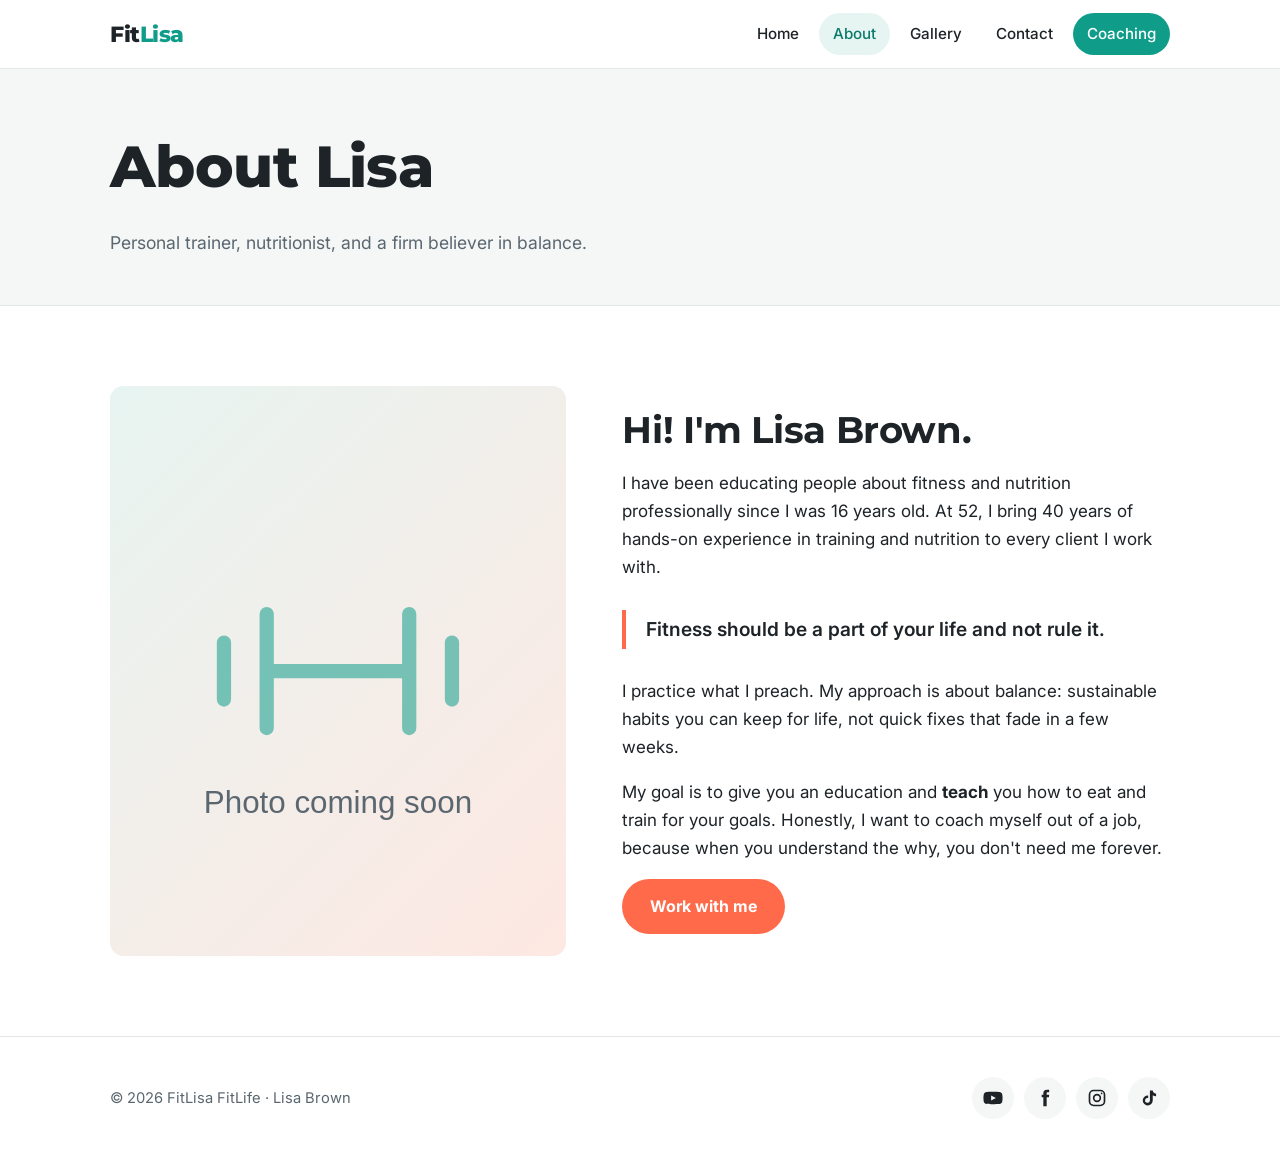
==== about.html @ 9e442962 "Initial FitLisa site: home, about, gallery, contact, coaching Co-Authored-By: Claude Opus 5.5 <norep" ====
<!doctype html>
<html lang="en">
<head>
  <meta charset="utf-8">
  <meta name="viewport" content="width=device-width, initial-scale=1">
  <title>About Lisa | FitLisa</title>
  <meta name="description" content="Lisa Brown: 40 years of fitness and nutrition experience and a philosophy built on balance.">
  <link rel="icon" href="images/favicon.svg" type="image/svg+xml">
  <link rel="preconnect" href="https://fonts.googleapis.com">
  <link rel="preconnect" href="https://fonts.gstatic.com" crossorigin>
  <link href="https://fonts.googleapis.com/css2?family=Inter:wght@400;500;600;700&family=Montserrat:wght@700;800&display=swap" rel="stylesheet">
  <link rel="stylesheet" href="styles.css">
</head>
<body>
  <header class="site-header">
    <nav class="wrap nav" aria-label="Main">
      <a class="logo" href="index.html">Fit<span>Lisa</span></a>
      <input type="checkbox" id="menu-toggle" class="menu-toggle">
      <label for="menu-toggle" class="menu-btn" aria-label="Open menu"><span></span></label>
      <ul class="nav-links">
        <li><a href="index.html">Home</a></li>
        <li><a href="about.html" aria-current="page">About</a></li>
        <li><a href="gallery.html">Gallery</a></li>
        <li><a href="contact.html">Contact</a></li>
        <li><a href="coaching.html" class="cta-link">Coaching</a></li>
      </ul>
    </nav>
  </header>

  <main>
    <section class="page-head">
      <div class="wrap">
        <h1>About Lisa</h1>
        <p>Personal trainer, nutritionist, and a firm believer in balance.</p>
      </div>
    </section>

    <section class="section">
      <div class="wrap split">
        <div class="photo-frame"><img src="images/placeholder.svg" alt="Photo of Lisa Brown (placeholder)"></div>
        <div>
          <h2>Hi! I'm Lisa Brown.</h2>
          <p>I have been educating people about fitness and nutrition professionally since I was 16 years old. At 52, I bring 40 years of hands-on experience in training and nutrition to every client I work with.</p>
          <blockquote>Fitness should be a part of your life and not rule it.</blockquote>
          <p>I practice what I preach. My approach is about balance: sustainable habits you can keep for life, not quick fixes that fade in a few weeks.</p>
          <p>My goal is to give you an education and <strong>teach</strong> you how to eat and train for your goals. Honestly, I want to coach myself out of a job, because when you understand the why, you don't need me forever.</p>
          <a class="btn" href="coaching.html">Work with me</a>
        </div>
      </div>
    </section>
  </main>

  <footer class="site-footer">
    <div class="wrap footer-inner">
      <div>&copy; <span id="year">2026</span> FitLisa FitLife &middot; Lisa Brown</div>
      <ul class="social">
        <li><a href="https://www.youtube.com/user/fitlisa" aria-label="YouTube" target="_blank" rel="noopener"><svg viewBox="0 0 24 24" fill="currentColor"><path fill-rule="evenodd" d="M23 7.2a3 3 0 0 0-2.1-2.1C19 4.6 12 4.6 12 4.6s-7 0-8.9.5A3 3 0 0 0 1 7.2 31 31 0 0 0 .5 12a31 31 0 0 0 .5 4.8 3 3 0 0 0 2.1 2.1c1.9.5 8.9.5 8.9.5s7 0 8.9-.5a3 3 0 0 0 2.1-2.1 31 31 0 0 0 .5-4.8 31 31 0 0 0-.5-4.8zM9.75 15.02V8.98L15.5 12z"/></svg></a></li>
        <li><a href="https://www.facebook.com/LisaBrown85" aria-label="Facebook" target="_blank" rel="noopener"><svg viewBox="0 0 24 24" fill="currentColor"><path d="M14 8V6.2c0-.8.2-1.2 1.4-1.2H17V2h-2.6C11.3 2 10 3.5 10 6v2H8v3h2v11h4V11h2.7l.3-3z"/></svg></a></li>
        <li><a href="https://www.instagram.com/fitlisa_fitlife/" aria-label="Instagram" target="_blank" rel="noopener"><svg viewBox="0 0 24 24" fill="none" stroke="currentColor" stroke-width="2"><rect x="3" y="3" width="18" height="18" rx="5"/><circle cx="12" cy="12" r="4"/><circle cx="17.5" cy="6.5" r="1" fill="currentColor" stroke="none"/></svg></a></li>
        <li><a href="https://vm.tiktok.com/XX4Xem/" aria-label="TikTok" target="_blank" rel="noopener"><svg viewBox="0 0 24 24" fill="currentColor"><path d="M16.5 3c.3 2.2 1.7 3.6 4 3.8v3.1c-1.5.1-2.8-.4-4-1.2v6.1A6 6 0 1 1 11 8.9v3.2a2.9 2.9 0 1 0 2.1 2.8V3z"/></svg></a></li>
      </ul>
    </div>
  </footer>
  <script>document.getElementById('year').textContent = new Date().getFullYear();</script>
</body>
</html>
---- styles.css ----
/* FitLisa — shared styles */
:root {
  --ink: #1d2327;
  --muted: #5b6770;
  --bg: #ffffff;
  --soft: #f4f7f6;
  --line: #e3e8e6;
  --brand: #0f9d8a;
  --brand-dark: #0b7a6b;
  --accent: #ff6b4a;
  --radius: 14px;
  --max: 1100px;
}

* { box-sizing: border-box; }
html { scroll-behavior: smooth; }
body {
  margin: 0;
  font-family: "Inter", system-ui, -apple-system, "Segoe UI", Roboto, sans-serif;
  color: var(--ink);
  background: var(--bg);
  line-height: 1.65;
  font-size: 17px;
}
img { max-width: 100%; display: block; }
a { color: var(--brand-dark); }
h1, h2, h3 {
  font-family: "Montserrat", "Inter", system-ui, sans-serif;
  line-height: 1.15;
  margin: 0 0 .5em;
  letter-spacing: -.01em;
}
h1 { font-size: clamp(2.1rem, 5vw, 3.6rem); font-weight: 800; }
h2 { font-size: clamp(1.6rem, 3.2vw, 2.3rem); font-weight: 700; }
h3 { font-size: 1.2rem; font-weight: 700; }
p { margin: 0 0 1em; }

.wrap { width: 100%; max-width: var(--max); margin: 0 auto; padding: 0 20px; }

/* Header / nav */
.site-header {
  position: sticky; top: 0; z-index: 10;
  background: rgba(255,255,255,.94);
  backdrop-filter: blur(8px);
  border-bottom: 1px solid var(--line);
}
.nav { display: flex; align-items: center; justify-content: space-between; height: 68px; }
.logo {
  font-family: "Montserrat", sans-serif; font-weight: 800; font-size: 1.4rem;
  color: var(--ink); text-decoration: none; letter-spacing: -.02em;
}
.logo span { color: var(--brand); }
.nav-links { display: flex; gap: 6px; list-style: none; margin: 0; padding: 0; }
.nav-links a {
  display: block; padding: 8px 14px; border-radius: 999px;
  color: var(--ink); text-decoration: none; font-weight: 500; font-size: .95rem;
}
.nav-links a:hover { background: var(--soft); }
.nav-links a[aria-current="page"] { color: var(--brand-dark); background: #e6f5f2; }
.nav-links .cta-link { background: var(--brand); color: #fff; }
.nav-links .cta-link:hover, .nav-links .cta-link[aria-current="page"] { background: var(--brand-dark); color: #fff; }

.menu-toggle { display: none; }
.menu-btn {
  display: none; cursor: pointer; padding: 10px; margin-right: -10px;
}
.menu-btn span, .menu-btn span::before, .menu-btn span::after {
  display: block; width: 24px; height: 2px; background: var(--ink); position: relative; content: "";
}
.menu-btn span::before { position: absolute; top: -7px; }
.menu-btn span::after { position: absolute; top: 7px; }

@media (max-width: 760px) {
  .menu-btn { display: block; }
  .nav-links {
    display: none; position: absolute; top: 68px; left: 0; right: 0;
    flex-direction: column; gap: 0; padding: 8px 12px 16px;
    background: #fff; border-bottom: 1px solid var(--line);
  }
  .nav-links a { padding: 12px 14px; border-radius: 10px; }
  .menu-toggle:checked ~ .nav-links { display: flex; }
}

/* Buttons */
.btn {
  display: inline-block; padding: 14px 28px; border-radius: 999px;
  background: var(--accent); color: #fff; text-decoration: none;
  font-weight: 700; border: 0; font-size: 1rem; cursor: pointer;
  font-family: inherit; transition: transform .15s, box-shadow .15s;
}
.btn:hover { transform: translateY(-2px); box-shadow: 0 8px 20px rgba(255,107,74,.3); }
.btn-outline { background: transparent; color: var(--ink); border: 2px solid var(--ink); }
.btn-outline:hover { box-shadow: none; background: var(--ink); color: #fff; }

/* Hero */
.hero {
  background:
    radial-gradient(circle at 85% 20%, rgba(15,157,138,.18), transparent 45%),
    radial-gradient(circle at 10% 90%, rgba(255,107,74,.14), transparent 40%),
    var(--soft);
  padding: 110px 0 120px;
}
.hero .eyebrow {
  text-transform: uppercase; letter-spacing: .14em; font-weight: 700;
  font-size: .8rem; color: var(--brand-dark); margin-bottom: 14px;
}
.hero p.lead { font-size: 1.2rem; color: var(--muted); max-width: 560px; margin-bottom: 32px; }
.hero .actions { display: flex; gap: 12px; flex-wrap: wrap; }

/* Page header (inner pages) */
.page-head { background: var(--soft); padding: 64px 0 48px; border-bottom: 1px solid var(--line); }
.page-head p { color: var(--muted); font-size: 1.1rem; max-width: 620px; margin: 0; }

/* Sections */
.section { padding: 80px 0; }
.section-alt { background: var(--soft); }
.grid-3 { display: grid; grid-template-columns: repeat(3, 1fr); gap: 24px; }
.card {
  background: #fff; border: 1px solid var(--line); border-radius: var(--radius);
  padding: 28px;
}
.card .icon {
  width: 46px; height: 46px; border-radius: 12px; display: grid; place-items: center;
  background: #e6f5f2; color: var(--brand-dark); margin-bottom: 16px;
}
.card p { color: var(--muted); margin: 0; }
@media (max-width: 860px) { .grid-3 { grid-template-columns: 1fr; } }

.split { display: grid; grid-template-columns: 1fr 1.2fr; gap: 56px; align-items: center; }
@media (max-width: 860px) { .split { grid-template-columns: 1fr; gap: 32px; } }
.photo-frame { border-radius: var(--radius); overflow: hidden; aspect-ratio: 4 / 5; background: var(--soft); }
.photo-frame img { width: 100%; height: 100%; object-fit: cover; }

blockquote {
  margin: 28px 0; padding: 4px 0 4px 20px; border-left: 4px solid var(--accent);
  font-size: 1.2rem; font-weight: 600;
}

.cta-band { background: var(--ink); color: #fff; text-align: center; padding: 72px 0; }
.cta-band p { color: #c9d1d6; max-width: 560px; margin: 0 auto 28px; }

/* Gallery */
.gallery { display: grid; grid-template-columns: repeat(auto-fill, minmax(240px, 1fr)); gap: 16px; }
.gallery figure { margin: 0; border-radius: var(--radius); overflow: hidden; aspect-ratio: 1; background: var(--soft); }
.gallery img { width: 100%; height: 100%; object-fit: cover; transition: transform .3s; }
.gallery figure:hover img { transform: scale(1.04); }

/* Forms */
.form { display: grid; gap: 18px; max-width: 620px; }
.form label { font-weight: 600; font-size: .95rem; display: grid; gap: 6px; }
.form input, .form textarea, .form select {
  font: inherit; padding: 12px 14px; border: 1px solid #cdd5d2; border-radius: 10px;
  background: #fff; color: var(--ink); width: 100%;
}
.form input:focus, .form textarea:focus, .form select:focus {
  outline: 2px solid var(--brand); outline-offset: 1px; border-color: var(--brand);
}
.form textarea { min-height: 160px; resize: vertical; }
.form .btn { justify-self: start; }

/* Footer */
.site-footer { border-top: 1px solid var(--line); padding: 40px 0; color: var(--muted); font-size: .92rem; }
.footer-inner { display: flex; justify-content: space-between; align-items: center; gap: 20px; flex-wrap: wrap; }
.social { display: flex; gap: 10px; list-style: none; margin: 0; padding: 0; }
.social a {
  display: grid; place-items: center; width: 42px; height: 42px; border-radius: 50%;
  background: var(--soft); color: var(--ink); transition: background .15s, color .15s;
}
.social a:hover { background: var(--brand); color: #fff; }
.social svg { width: 20px; height: 20px; }
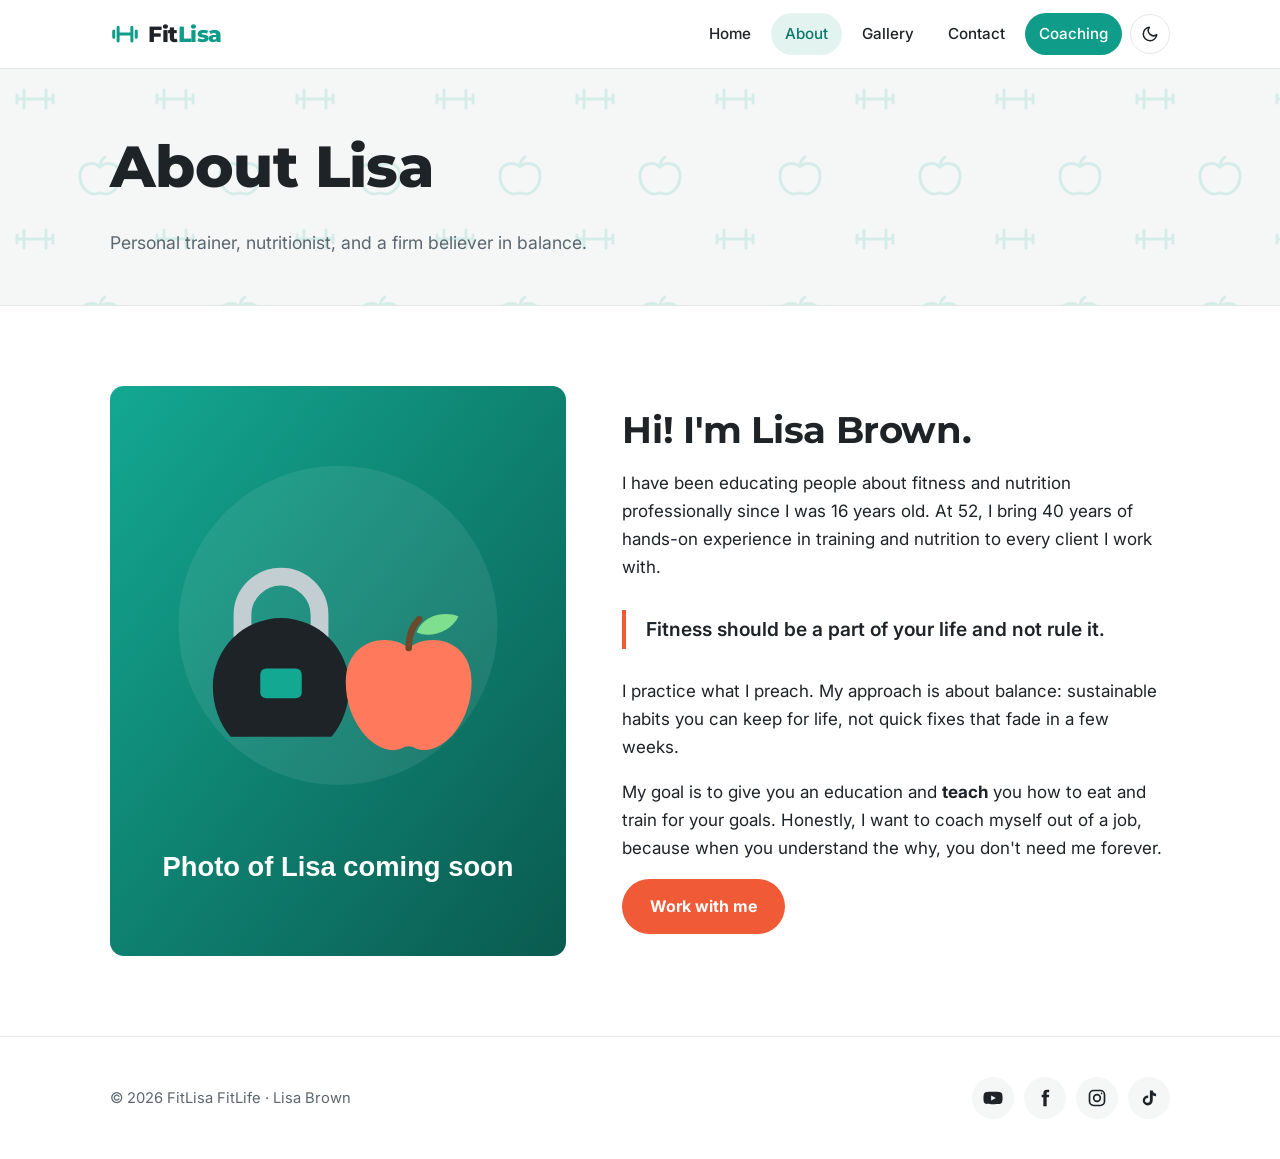
==== commit 55ac595f: "Add light/dark mode toggle, fitness illustrations and themed gallery tiles Co-Authored-By: Claude Op" ====
--- a/about.html
+++ b/about.html
@@ -3,8 +3,10 @@
 <head>
   <meta charset="utf-8">
   <meta name="viewport" content="width=device-width, initial-scale=1">
+  <meta name="color-scheme" content="light dark">
   <title>About Lisa | FitLisa</title>
   <meta name="description" content="Lisa Brown: 40 years of fitness and nutrition experience and a philosophy built on balance.">
+  <script>try { var t = localStorage.getItem('theme'); if (t) document.documentElement.setAttribute('data-theme', t); } catch (e) {}</script>
   <link rel="icon" href="images/favicon.svg" type="image/svg+xml">
   <link rel="preconnect" href="https://fonts.googleapis.com">
   <link rel="preconnect" href="https://fonts.gstatic.com" crossorigin>
@@ -14,7 +16,11 @@
 <body>
   <header class="site-header">
     <nav class="wrap nav" aria-label="Main">
-      <a class="logo" href="index.html">Fit<span>Lisa</span></a>
+      <a class="logo" href="index.html"><svg viewBox="0 0 24 24" fill="none" stroke="currentColor" stroke-width="2.4" stroke-linecap="round" aria-hidden="true"><path d="M6.5 6.5v11M17.5 6.5v11M3 9.5v5M21 9.5v5M6.5 12h11"/></svg><span>Fit<em>Lisa</em></span></a>
+      <button type="button" id="theme-toggle" class="theme-toggle" aria-label="Switch color theme">
+        <svg class="icon-moon" viewBox="0 0 24 24" fill="none" stroke="currentColor" stroke-width="2" stroke-linecap="round" stroke-linejoin="round" aria-hidden="true"><path d="M21 12.8A9 9 0 1 1 11.2 3a7 7 0 0 0 9.8 9.8z"/></svg>
+        <svg class="icon-sun" viewBox="0 0 24 24" fill="none" stroke="currentColor" stroke-width="2" stroke-linecap="round" aria-hidden="true"><circle cx="12" cy="12" r="4.5"/><path d="M12 2v2M12 20v2M2 12h2M20 12h2M4.9 4.9l1.4 1.4M17.7 17.7l1.4 1.4M4.9 19.1l1.4-1.4M17.7 6.3l1.4-1.4"/></svg>
+      </button>
       <input type="checkbox" id="menu-toggle" class="menu-toggle">
       <label for="menu-toggle" class="menu-btn" aria-label="Open menu"><span></span></label>
       <ul class="nav-links">
@@ -37,7 +43,7 @@
 
     <section class="section">
       <div class="wrap split">
-        <div class="photo-frame"><img src="images/placeholder.svg" alt="Photo of Lisa Brown (placeholder)"></div>
+        <div class="photo-frame"><img src="images/portrait.svg" alt="Photo of Lisa Brown (placeholder)"></div>
         <div>
           <h2>Hi! I'm Lisa Brown.</h2>
           <p>I have been educating people about fitness and nutrition professionally since I was 16 years old. At 52, I bring 40 years of hands-on experience in training and nutrition to every client I work with.</p>
@@ -61,6 +67,6 @@
       </ul>
     </div>
   </footer>
-  <script>document.getElementById('year').textContent = new Date().getFullYear();</script>
+  <script src="site.js"></script>
 </body>
 </html>
--- a/styles.css
+++ b/styles.css
@@ -1,15 +1,83 @@
 /* FitLisa — shared styles */
 :root {
+  color-scheme: light;
   --ink: #1d2327;
   --muted: #5b6770;
   --bg: #ffffff;
   --soft: #f4f7f6;
+  --surface: #ffffff;
   --line: #e3e8e6;
+  --input-line: #cdd5d2;
   --brand: #0f9d8a;
   --brand-dark: #0b7a6b;
-  --accent: #ff6b4a;
+  --brand-soft: #e3f4f0;
+  --on-brand: #ffffff;
+  --accent: #f05a36;
+  --on-accent: #ffffff;
+  --header-bg: rgba(255, 255, 255, .92);
+  --band-bg: #1d2327;
+  --band-ink: #ffffff;
+  --band-muted: #c9d1d6;
+  --ill-metal: #2b3439;
+  --ill-metal-2: #56636b;
+  --ill-water: #8fd3ee;
+  --ill-leaf: #3fae5a;
+  --pattern: url("data:image/svg+xml,%3Csvg xmlns='http://www.w3.org/2000/svg' width='140' height='140' viewBox='0 0 140 140'%3E%3Cg fill='none' stroke='%230f9d8a' stroke-width='3' stroke-linecap='round' opacity='.13'%3E%3Cpath d='M18 30h34M24 21v18M46 21v18M17 26v8M53 26v8'/%3E%3Cpath d='M100 98c-6-6-20-5-20 9 0 11 8 18 14 18 2 0 3-1 6-1s4 1 6 1c6 0 14-7 14-18 0-14-14-15-20-9zM100 98c0-5 2-8 5-10'/%3E%3C/g%3E%3C/svg%3E");
   --radius: 14px;
   --max: 1100px;
+}
+
+@media (prefers-color-scheme: dark) {
+  :root:not([data-theme="light"]) {
+    color-scheme: dark;
+    --ink: #e8eef0;
+    --muted: #9aa8b0;
+    --bg: #0f1417;
+    --soft: #151d21;
+    --surface: #1a2328;
+    --line: #26323a;
+    --input-line: #35444c;
+    --brand: #2cc4ad;
+    --brand-dark: #5fd6c3;
+    --brand-soft: #143833;
+    --on-brand: #0b1311;
+    --accent: #ff7a5c;
+    --on-accent: #1d0f0a;
+    --header-bg: rgba(15, 20, 23, .9);
+    --band-bg: #0a0e10;
+    --band-ink: #ffffff;
+    --band-muted: #9aa8b0;
+    --ill-metal: #c3ced3;
+    --ill-metal-2: #7d8b92;
+    --ill-water: #5bb8dc;
+    --ill-leaf: #56c470;
+    --pattern: url("data:image/svg+xml,%3Csvg xmlns='http://www.w3.org/2000/svg' width='140' height='140' viewBox='0 0 140 140'%3E%3Cg fill='none' stroke='%232cc4ad' stroke-width='3' stroke-linecap='round' opacity='.12'%3E%3Cpath d='M18 30h34M24 21v18M46 21v18M17 26v8M53 26v8'/%3E%3Cpath d='M100 98c-6-6-20-5-20 9 0 11 8 18 14 18 2 0 3-1 6-1s4 1 6 1c6 0 14-7 14-18 0-14-14-15-20-9zM100 98c0-5 2-8 5-10'/%3E%3C/g%3E%3C/svg%3E");
+  }
+}
+:root[data-theme="dark"] {
+  color-scheme: dark;
+  --ink: #e8eef0;
+  --muted: #9aa8b0;
+  --bg: #0f1417;
+  --soft: #151d21;
+  --surface: #1a2328;
+  --line: #26323a;
+  --input-line: #35444c;
+  --brand: #2cc4ad;
+  --brand-dark: #5fd6c3;
+  --brand-soft: #143833;
+  --on-brand: #0b1311;
+  --accent: #ff7a5c;
+  --on-accent: #1d0f0a;
+  --header-bg: rgba(15, 20, 23, .9);
+  --band-bg: #0a0e10;
+  --band-ink: #ffffff;
+  --band-muted: #9aa8b0;
+  --ill-metal: #c3ced3;
+  --ill-metal-2: #7d8b92;
+  --ill-water: #5bb8dc;
+  --ill-leaf: #56c470;
+  --pattern: url("data:image/svg+xml,%3Csvg xmlns='http://www.w3.org/2000/svg' width='140' height='140' viewBox='0 0 140 140'%3E%3Cg fill='none' stroke='%232cc4ad' stroke-width='3' stroke-linecap='round' opacity='.12'%3E%3Cpath d='M18 30h34M24 21v18M46 21v18M17 26v8M53 26v8'/%3E%3Cpath d='M100 98c-6-6-20-5-20 9 0 11 8 18 14 18 2 0 3-1 6-1s4 1 6 1c6 0 14-7 14-18 0-14-14-15-20-9zM100 98c0-5 2-8 5-10'/%3E%3C/g%3E%3C/svg%3E");
 }
 
 * { box-sizing: border-box; }
@@ -21,6 +89,7 @@
   background: var(--bg);
   line-height: 1.65;
   font-size: 17px;
+  transition: background-color .2s, color .2s;
 }
 img { max-width: 100%; display: block; }
 a { color: var(--brand-dark); }
@@ -40,30 +109,46 @@
 /* Header / nav */
 .site-header {
   position: sticky; top: 0; z-index: 10;
-  background: rgba(255,255,255,.94);
+  background: var(--header-bg);
   backdrop-filter: blur(8px);
   border-bottom: 1px solid var(--line);
 }
-.nav { display: flex; align-items: center; justify-content: space-between; height: 68px; }
+.nav { display: flex; align-items: center; gap: 8px; height: 68px; }
 .logo {
+  display: flex; align-items: center; gap: 8px; margin-right: auto;
   font-family: "Montserrat", sans-serif; font-weight: 800; font-size: 1.4rem;
   color: var(--ink); text-decoration: none; letter-spacing: -.02em;
 }
-.logo span { color: var(--brand); }
-.nav-links { display: flex; gap: 6px; list-style: none; margin: 0; padding: 0; }
+.logo em { font-style: normal; color: var(--brand); }
+.logo svg { width: 30px; height: 30px; color: var(--brand); }
+.nav-links { order: 1; display: flex; gap: 6px; list-style: none; margin: 0; padding: 0; }
 .nav-links a {
   display: block; padding: 8px 14px; border-radius: 999px;
   color: var(--ink); text-decoration: none; font-weight: 500; font-size: .95rem;
 }
 .nav-links a:hover { background: var(--soft); }
-.nav-links a[aria-current="page"] { color: var(--brand-dark); background: #e6f5f2; }
-.nav-links .cta-link { background: var(--brand); color: #fff; }
-.nav-links .cta-link:hover, .nav-links .cta-link[aria-current="page"] { background: var(--brand-dark); color: #fff; }
+.nav-links a[aria-current="page"] { color: var(--brand-dark); background: var(--brand-soft); }
+.nav-links .cta-link { background: var(--brand); color: var(--on-brand); }
+.nav-links .cta-link:hover, .nav-links .cta-link[aria-current="page"] { background: var(--brand-dark); color: var(--on-brand); }
+
+/* Theme toggle */
+.theme-toggle {
+  order: 2; display: grid; place-items: center; width: 40px; height: 40px;
+  border-radius: 50%; border: 1px solid var(--line); background: var(--surface);
+  color: var(--ink); cursor: pointer; padding: 0;
+}
+.theme-toggle:hover { border-color: var(--brand); color: var(--brand-dark); }
+.theme-toggle svg { width: 18px; height: 18px; }
+.theme-toggle .icon-sun { display: none; }
+:root[data-theme="dark"] .theme-toggle .icon-sun { display: block; }
+:root[data-theme="dark"] .theme-toggle .icon-moon { display: none; }
+@media (prefers-color-scheme: dark) {
+  :root:not([data-theme="light"]) .theme-toggle .icon-sun { display: block; }
+  :root:not([data-theme="light"]) .theme-toggle .icon-moon { display: none; }
+}
 
 .menu-toggle { display: none; }
-.menu-btn {
-  display: none; cursor: pointer; padding: 10px; margin-right: -10px;
-}
+.menu-btn { order: 3; display: none; cursor: pointer; padding: 10px; margin-right: -10px; }
 .menu-btn span, .menu-btn span::before, .menu-btn span::after {
   display: block; width: 24px; height: 2px; background: var(--ink); position: relative; content: "";
 }
@@ -75,7 +160,7 @@
   .nav-links {
     display: none; position: absolute; top: 68px; left: 0; right: 0;
     flex-direction: column; gap: 0; padding: 8px 12px 16px;
-    background: #fff; border-bottom: 1px solid var(--line);
+    background: var(--bg); border-bottom: 1px solid var(--line);
   }
   .nav-links a { padding: 12px 14px; border-radius: 10px; }
   .menu-toggle:checked ~ .nav-links { display: flex; }
@@ -84,45 +169,86 @@
 /* Buttons */
 .btn {
   display: inline-block; padding: 14px 28px; border-radius: 999px;
-  background: var(--accent); color: #fff; text-decoration: none;
+  background: var(--accent); color: var(--on-accent); text-decoration: none;
   font-weight: 700; border: 0; font-size: 1rem; cursor: pointer;
   font-family: inherit; transition: transform .15s, box-shadow .15s;
 }
-.btn:hover { transform: translateY(-2px); box-shadow: 0 8px 20px rgba(255,107,74,.3); }
+.btn:hover { transform: translateY(-2px); box-shadow: 0 8px 20px rgba(240, 90, 54, .3); }
 .btn-outline { background: transparent; color: var(--ink); border: 2px solid var(--ink); }
-.btn-outline:hover { box-shadow: none; background: var(--ink); color: #fff; }
+.btn-outline:hover { box-shadow: none; background: var(--ink); color: var(--bg); }
 
 /* Hero */
 .hero {
   background:
-    radial-gradient(circle at 85% 20%, rgba(15,157,138,.18), transparent 45%),
-    radial-gradient(circle at 10% 90%, rgba(255,107,74,.14), transparent 40%),
+    radial-gradient(circle at 85% 20%, color-mix(in srgb, var(--brand) 18%, transparent), transparent 45%),
+    radial-gradient(circle at 10% 90%, color-mix(in srgb, var(--accent) 14%, transparent), transparent 40%),
     var(--soft);
-  padding: 110px 0 120px;
-}
+  padding: 72px 0 80px;
+  overflow: hidden;
+}
+.hero-grid { display: grid; grid-template-columns: 1.05fr 1fr; gap: 40px; align-items: center; }
 .hero .eyebrow {
   text-transform: uppercase; letter-spacing: .14em; font-weight: 700;
   font-size: .8rem; color: var(--brand-dark); margin-bottom: 14px;
 }
 .hero p.lead { font-size: 1.2rem; color: var(--muted); max-width: 560px; margin-bottom: 32px; }
 .hero .actions { display: flex; gap: 12px; flex-wrap: wrap; }
+.hero-art { width: 100%; height: auto; }
+@media (max-width: 860px) {
+  .hero { padding: 56px 0 64px; }
+  .hero-grid { grid-template-columns: 1fr; gap: 24px; }
+  .hero-art { max-width: 380px; margin: 0 auto; }
+}
+
+/* Illustration palette (follows the theme) */
+.ill-soft { fill: var(--brand-soft); }
+.ill-brand { fill: var(--brand); }
+.ill-accent { fill: var(--accent); }
+.ill-metal { fill: var(--ill-metal); }
+.ill-metal-2 { fill: var(--ill-metal-2); }
+.ill-water { fill: var(--ill-water); }
+.ill-leaf { fill: var(--ill-leaf); }
+.ill-shine { fill: #fff; opacity: .35; }
+.ill-handle { fill: none; stroke: var(--ill-metal-2); stroke-width: 12; }
+.ill-stem { fill: none; stroke: var(--ill-metal-2); stroke-width: 5; stroke-linecap: round; }
+.ill-pulse { fill: none; stroke: var(--brand); stroke-width: 5; stroke-linecap: round; stroke-linejoin: round; opacity: .7; }
+
+/* Stats strip */
+.stats { border-bottom: 1px solid var(--line); }
+.stats .wrap { display: grid; grid-template-columns: repeat(3, 1fr); }
+.stat { display: flex; align-items: center; gap: 14px; padding: 26px 12px; }
+.stat + .stat { border-left: 1px solid var(--line); padding-left: 28px; }
+.stat svg { flex: none; width: 40px; height: 40px; color: var(--brand); }
+.stat strong { display: block; font-family: "Montserrat", sans-serif; font-size: 1.35rem; line-height: 1.2; }
+.stat span { color: var(--muted); font-size: .92rem; }
+@media (max-width: 760px) {
+  .stats .wrap { grid-template-columns: 1fr; }
+  .stat { padding: 16px 0; }
+  .stat + .stat { border-left: 0; border-top: 1px solid var(--line); padding-left: 0; }
+}
 
 /* Page header (inner pages) */
-.page-head { background: var(--soft); padding: 64px 0 48px; border-bottom: 1px solid var(--line); }
+.page-head {
+  background: var(--pattern), var(--soft);
+  padding: 64px 0 48px; border-bottom: 1px solid var(--line);
+}
 .page-head p { color: var(--muted); font-size: 1.1rem; max-width: 620px; margin: 0; }
 
 /* Sections */
 .section { padding: 80px 0; }
 .section-alt { background: var(--soft); }
+.section-intro { color: var(--muted); max-width: 620px; margin-bottom: 36px; }
 .grid-3 { display: grid; grid-template-columns: repeat(3, 1fr); gap: 24px; }
 .card {
-  background: #fff; border: 1px solid var(--line); border-radius: var(--radius);
-  padding: 28px;
-}
+  background: var(--surface); border: 1px solid var(--line); border-radius: var(--radius);
+  padding: 28px; transition: transform .15s, border-color .15s;
+}
+.card:hover { transform: translateY(-3px); border-color: var(--brand); }
 .card .icon {
-  width: 46px; height: 46px; border-radius: 12px; display: grid; place-items: center;
-  background: #e6f5f2; color: var(--brand-dark); margin-bottom: 16px;
-}
+  width: 52px; height: 52px; border-radius: 14px; display: grid; place-items: center;
+  background: var(--brand-soft); color: var(--brand-dark); margin-bottom: 16px;
+}
+.card .icon svg { width: 26px; height: 26px; }
 .card p { color: var(--muted); margin: 0; }
 @media (max-width: 860px) { .grid-3 { grid-template-columns: 1fr; } }
 
@@ -136,27 +262,42 @@
   font-size: 1.2rem; font-weight: 600;
 }
 
-.cta-band { background: var(--ink); color: #fff; text-align: center; padding: 72px 0; }
-.cta-band p { color: #c9d1d6; max-width: 560px; margin: 0 auto 28px; }
+.cta-band {
+  background:
+    radial-gradient(circle at 15% 50%, rgba(44, 196, 173, .22), transparent 40%),
+    radial-gradient(circle at 85% 50%, rgba(255, 122, 92, .18), transparent 40%),
+    var(--band-bg);
+  color: var(--band-ink); text-align: center; padding: 72px 0;
+}
+.cta-band p { color: var(--band-muted); max-width: 560px; margin: 0 auto 28px; }
+.cta-band .band-icons { display: flex; justify-content: center; gap: 18px; margin-bottom: 20px; color: #2cc4ad; }
+.cta-band .band-icons svg { width: 30px; height: 30px; }
 
 /* Gallery */
-.gallery { display: grid; grid-template-columns: repeat(auto-fill, minmax(240px, 1fr)); gap: 16px; }
+.gallery { display: grid; grid-template-columns: repeat(3, 1fr); gap: 16px; }
+@media (max-width: 760px) { .gallery { grid-template-columns: repeat(2, 1fr); gap: 10px; } }
 .gallery figure { margin: 0; border-radius: var(--radius); overflow: hidden; aspect-ratio: 1; background: var(--soft); }
 .gallery img { width: 100%; height: 100%; object-fit: cover; transition: transform .3s; }
 .gallery figure:hover img { transform: scale(1.04); }
 
 /* Forms */
-.form { display: grid; gap: 18px; max-width: 620px; }
+.contact-grid { display: grid; grid-template-columns: 1.4fr 1fr; gap: 56px; align-items: start; }
+@media (max-width: 860px) { .contact-grid { grid-template-columns: 1fr; } }
+.form { display: grid; gap: 18px; }
 .form label { font-weight: 600; font-size: .95rem; display: grid; gap: 6px; }
 .form input, .form textarea, .form select {
-  font: inherit; padding: 12px 14px; border: 1px solid #cdd5d2; border-radius: 10px;
-  background: #fff; color: var(--ink); width: 100%;
+  font: inherit; padding: 12px 14px; border: 1px solid var(--input-line); border-radius: 10px;
+  background: var(--surface); color: var(--ink); width: 100%;
 }
 .form input:focus, .form textarea:focus, .form select:focus {
   outline: 2px solid var(--brand); outline-offset: 1px; border-color: var(--brand);
 }
 .form textarea { min-height: 160px; resize: vertical; }
 .form .btn { justify-self: start; }
+.side-card { background: var(--soft); border: 1px solid var(--line); border-radius: var(--radius); padding: 28px; }
+.side-card ul { list-style: none; padding: 0; margin: 16px 0 0; display: grid; gap: 14px; }
+.side-card li { display: flex; gap: 12px; align-items: flex-start; color: var(--muted); }
+.side-card li svg { flex: none; width: 22px; height: 22px; color: var(--brand); margin-top: 2px; }
 
 /* Footer */
 .site-footer { border-top: 1px solid var(--line); padding: 40px 0; color: var(--muted); font-size: .92rem; }
@@ -166,5 +307,5 @@
   display: grid; place-items: center; width: 42px; height: 42px; border-radius: 50%;
   background: var(--soft); color: var(--ink); transition: background .15s, color .15s;
 }
-.social a:hover { background: var(--brand); color: #fff; }
+.social a:hover { background: var(--brand); color: var(--on-brand); }
 .social svg { width: 20px; height: 20px; }
